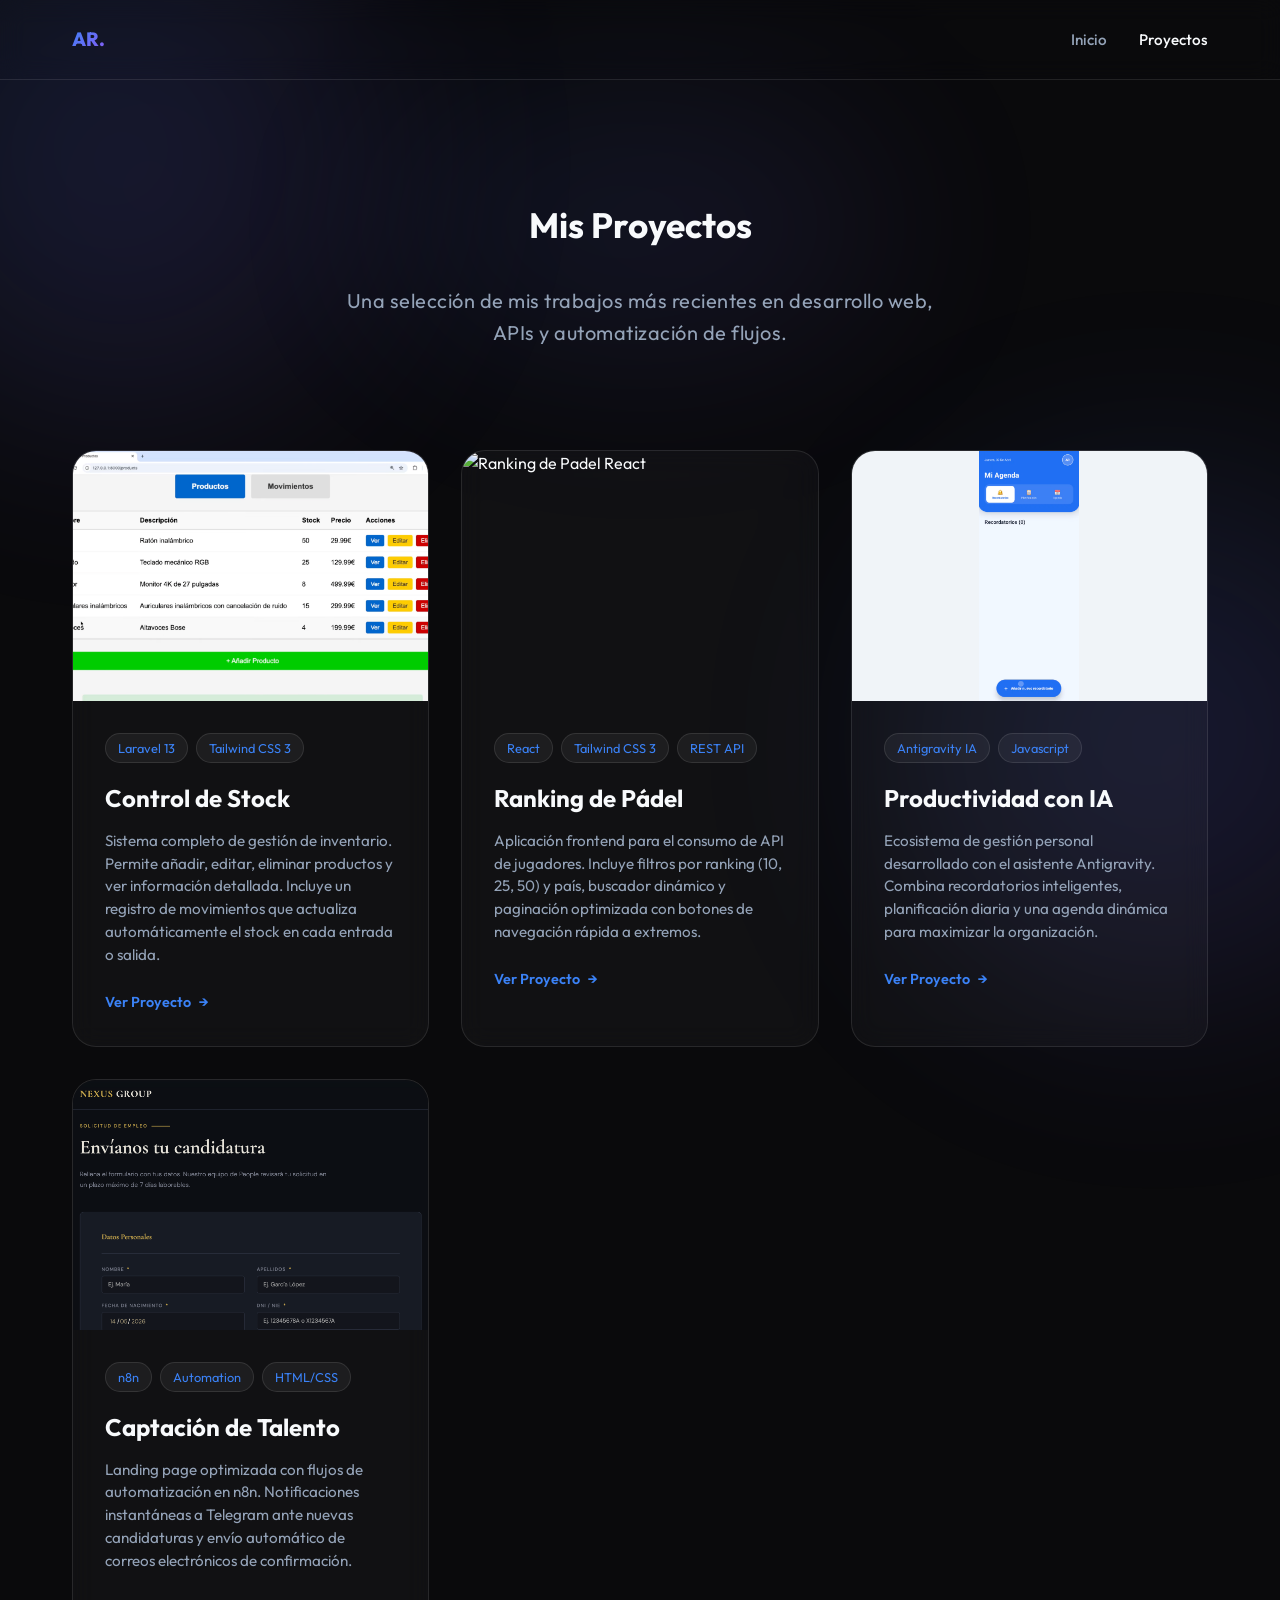
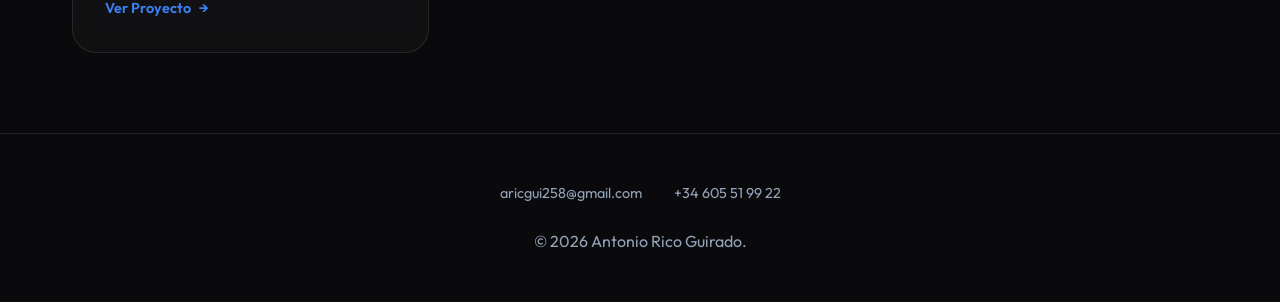
==== projects.html @ 109f6897 "Commit inicial" ====
<!DOCTYPE html>
<html lang="es">

<head>
    <meta charset="UTF-8">
    <meta name="viewport" content="width=device-width, initial-scale=1.0">
    <title>Proyectos | Antonio Rico Guirado</title>
    <meta name="description" content="Explora los proyectos de desarrollo Full Stack y automatización de Antonio Rico.">
    <link rel="stylesheet" href="index.css">
</head>

<body>
    <div class="bg-blob blob-1"></div>
    <div class="bg-blob blob-2"></div>
    <div class="bg-blob blob-3"></div>

    <nav class="nav">
        <div class="container">
            <a href="index.html" class="nav-logo">AR.</a>
            <ul class="nav-links">
                <li><a href="index.html">Inicio</a></li>
                <li><a href="projects.html" class="active">Proyectos</a></li>
            </ul>
        </div>
    </nav>

    <header class="container" style="height: auto; padding-top: 10rem; padding-bottom: 4rem;">
        <h1 class="section-title reveal active">Mis Proyectos</h1>
        <p class="hero-subtitle reveal active" style="margin: 0 auto; opacity: 1; transform: translateY(0);">
            Una selección de mis trabajos más recientes en desarrollo web, APIs y automatización de flujos.
        </p>
    </header>

    <main class="container">
        <div class="projects-grid">
            <!-- CRUD DE STOCK -->
            <article class="project-card reveal">
                <div class="project-image-container">
                    <img src="CRUD de Stock.png" alt="CRUD de Stock Laravel" class="project-image">
                </div>
                <div class="project-content">
                    <div class="project-tech">
                        <div class="tech-badge">Laravel 13</div>
                        <div class="tech-badge">Tailwind CSS 3</div>
                    </div>
                    <h3 class="project-name">Control de Stock</h3>
                    <p class="project-desc">
                        Sistema completo de gestión de inventario. Permite añadir, editar, eliminar productos y ver
                        información detallada. Incluye un registro de movimientos que actualiza automáticamente el
                        stock en cada entrada o salida.
                    </p>
                    <a href="https://www.youtube.com/embed/Ww5mu6lgXPY" class="project-link video-trigger">Ver Proyecto
                        <span>&rarr;</span></a>
                </div>
            </article>

            <!-- RANKING PADEL -->
            <article class="project-card reveal">
                <div class="project-image-container">
                    <img src="Ranking de Pádel.png" alt="Ranking de Padel React" class="project-image">
                </div>
                <div class="project-content">
                    <div class="project-tech">
                        <div class="tech-badge">React</div>
                        <div class="tech-badge">Tailwind CSS 3</div>
                        <div class="tech-badge">REST API</div>
                    </div>
                    <h3 class="project-name">Ranking de Pádel</h3>
                    <p class="project-desc">
                        Aplicación frontend para el consumo de API de jugadores. Incluye filtros por ranking (10,
                        25, 50) y país, buscador dinámico y paginación optimizada con botones de navegación rápida a
                        extremos.
                    </p>
                    <a href="https://www.youtube.com/embed/QzJeZA24MMY" class="project-link video-trigger">Ver Proyecto
                        <span>&rarr;</span></a>
                </div>
            </article>

            <!-- APP IA -->
            <article class="project-card reveal">
                <div class="project-image-container">
                    <img src="App de recordatorios.png" alt="App Experimental IA" class="project-image">
                </div>
                <div class="project-content">
                    <div class="project-tech">
                        <div class="tech-badge">Antigravity IA</div>
                        <div class="tech-badge">Javascript</div>
                    </div>
                    <h3 class="project-name">Productividad con IA</h3>
                    <p class="project-desc">
                        Ecosistema de gestión personal desarrollado con el asistente Antigravity. Combina
                        recordatorios inteligentes, planificación diaria y una agenda dinámica para maximizar la
                        organización.
                    </p>
                    <a href="https://www.youtube.com/embed/nFrlrwi8FtA" class="project-link video-trigger">Ver Proyecto
                        <span>&rarr;</span></a>
                </div>
            </article>

            <!-- LANDING PAGE / n8n -->
            <article class="project-card reveal">
                <div class="project-image-container">
                    <img src="Formulario reclutador de talentos.png" alt="Landing Page Automatizada"
                        class="project-image">
                </div>
                <div class="project-content">
                    <div class="project-tech">
                        <div class="tech-badge">n8n</div>
                        <div class="tech-badge">Automation</div>
                        <div class="tech-badge">HTML/CSS</div>
                    </div>
                    <h3 class="project-name">Captación de Talento</h3>
                    <p class="project-desc">
                        Landing page optimizada con flujos de automatización en n8n. Notificaciones instantáneas a
                        Telegram ante nuevas candidaturas y envío automático de correos electrónicos de
                        confirmación.
                    </p>
                    <a href="https://www.youtube.com/embed/jshvZXDCFa8" class="project-link video-trigger">Ver Proyecto
                        <span>&rarr;</span></a>
                </div>
            </article>
        </div>
    </main>

    <footer>
        <div class="container">
            <div style="margin-bottom: 1.5rem; display: flex; justify-content: center; gap: 2rem; flex-wrap: wrap;">
                <a href="mailto:aricgui258@gmail.com"
                    style="color: var(--text-secondary); text-decoration: none; font-size: 0.9rem; display: flex; align-items: center; gap: 0.5rem;">
                    aricgui258@gmail.com
                </a>
                <a href="tel:+34605519922"
                    style="color: var(--text-secondary); text-decoration: none; font-size: 0.9rem; display: flex; align-items: center; gap: 0.5rem;">
                    +34 605 51 99 22
                </a>
            </div>
            <p class="footer-text">&copy; 2026 Antonio Rico Guirado.</p>
        </div>
    </footer>

    <!-- Video Modal -->
    <div id="videoModal" class="modal">
        <div class="modal-content">
            <span class="close-modal">&times;</span>
            <div class="video-container">
                <iframe id="videoPlayer" src="" frameborder="0"
                    allow="accelerometer; autoplay; clipboard-write; encrypted-media; gyroscope; picture-in-picture"
                    allowfullscreen></iframe>
            </div>
        </div>
    </div>

    <script src="index.js"></script>
</body>

</html>
---- index.css ----
@import url('https://fonts.googleapis.com/css2?family=Outfit:wght@300;400;600;800&display=swap');

:root {
    --bg-color: #0a0a0c;
    --card-bg: rgba(255, 255, 255, 0.03);
    --card-border: rgba(255, 255, 255, 0.1);
    --accent-color: #3b82f6;
    --accent-gradient: linear-gradient(135deg, #3b82f6 0%, #8b5cf6 100%);
    --text-primary: #f8fafc;
    --text-secondary: #94a3b8;
    --glass-blur: 12px;
}

* {
    margin: 0;
    padding: 0;
    box-sizing: border-box;
    font-family: 'Outfit', sans-serif;
}

body {
    background-color: var(--bg-color);
    color: var(--text-primary);
    overflow-x: hidden;
    line-height: 1.6;
}

body.no-scroll-page {
    height: 100vh;
    display: flex;
    flex-direction: column;
    justify-content: center;
    overflow: hidden;
}

/* Background elements */
.bg-blob {
    position: fixed;
    width: 500px;
    height: 500px;
    background: var(--accent-gradient);
    filter: blur(120px);
    opacity: 0.15;
    z-index: -1;
    border-radius: 50%;
}

.blob-1 { top: -10%; left: -10%; }
.blob-2 { bottom: -10%; right: -10%; animation: float 10s infinite alternate; }
.blob-3 { top: 10%; left: 30%; width: 40vw; height: 30vh; opacity: 0.1; filter: blur(100px); }

@keyframes float {
    from { transform: translate(0, 0); }
    to { transform: translate(-50px, 50px); }
}

/* Navigation */
.nav {
    position: fixed;
    top: 0;
    left: 0;
    width: 100%;
    z-index: 1000;
    backdrop-filter: blur(var(--glass-blur));
    border-bottom: 1px solid var(--card-border);
    padding: 1.5rem 0;
}

.nav .container {
    display: flex;
    justify-content: space-between;
    align-items: center;
}

.nav-logo {
    font-weight: 800;
    font-size: 1.2rem;
    text-decoration: none;
    color: var(--text-primary);
    background: var(--accent-gradient);
    -webkit-background-clip: text;
    -webkit-text-fill-color: transparent;
}

.nav-links {
    display: flex;
    gap: 2rem;
    list-style: none;
}

.nav-links a {
    text-decoration: none;
    color: var(--text-secondary);
    font-weight: 500;
    transition: color 0.3s ease;
    font-size: 0.95rem;
}

.nav-links a:hover, .nav-links a.active {
    color: var(--text-primary);
}

/* Layout */
.container {
    max-width: 1200px;
    margin: 0 auto;
    padding: 0 2rem;
}

header {
    height: auto;
    min-height: 50vh;
    display: flex;
    flex-direction: column;
    justify-content: center;
    align-items: center;
    text-align: center;
    position: relative;
    overflow: hidden;
}

.hero-title {
    font-size: 4.5rem;
    font-weight: 800;
    margin-bottom: 0.5rem;
    letter-spacing: -2px;
    background: var(--accent-gradient);
    -webkit-background-clip: text;
    -webkit-text-fill-color: transparent;
    opacity: 0;
    transform: translateY(20px);
}

.hero-subtitle {
    font-size: 1.25rem;
    color: var(--text-secondary);
    max-width: 600px;
    opacity: 0;
    transform: translateY(20px);
    letter-spacing: 0.5px;
}

/* Projects Grid */
.section-title {
    font-size: 2.2rem;
    margin-bottom: 2rem;
    text-align: center;
    font-weight: 700;
}

.projects-grid {
    display: grid;
    grid-template-columns: repeat(auto-fit, minmax(350px, 1fr));
    gap: 2rem;
    margin-bottom: 5rem;
}

.project-card {
    background: var(--card-bg);
    border: 1px solid var(--card-border);
    border-radius: 24px;
    overflow: hidden;
    backdrop-filter: blur(var(--glass-blur));
    transition: all 0.4s cubic-bezier(0.175, 0.885, 0.32, 1.275);
    position: relative;
    cursor: pointer;
}

.project-card:hover {
    transform: translateY(-10px) scale(1.02);
    border-color: var(--accent-color);
    box-shadow: 0 20px 40px rgba(0, 0, 0, 0.4), 0 0 20px rgba(59, 130, 246, 0.1);
}

.project-image-container {
    width: 100%;
    height: 250px;
    overflow: hidden;
    position: relative;
}

.project-image {
    width: 100%;
    height: 100%;
    object-fit: cover;
    object-position: top;
    transition: transform 0.5s ease;
}

.project-card:nth-child(3) .project-image {
    object-fit: contain;
    background: #f0f4f8;
}

.project-card:hover .project-image {
    transform: scale(1.1);
}

.project-content {
    padding: 2rem;
}

.project-tech {
    display: flex;
    gap: 0.5rem;
    flex-wrap: wrap;
    margin-bottom: 1rem;
}

.tech-badge {
    background: rgba(255, 255, 255, 0.05);
    padding: 4px 12px;
    border-radius: 100px;
    font-size: 0.8rem;
    border: 1px solid var(--card-border);
    color: var(--accent-color);
}

.project-name {
    font-size: 1.5rem;
    margin-bottom: 0.75rem;
}

.project-desc {
    color: var(--text-secondary);
    font-size: 0.95rem;
    line-height: 1.5;
    margin-bottom: 1.5rem;
}

.project-link {
    display: inline-block;
    color: var(--accent-color);
    text-decoration: none;
    font-weight: 600;
    font-size: 0.9rem;
    transition: gap 0.3s ease;
    display: flex;
    align-items: center;
    gap: 0.5rem;
}

.project-link:hover {
    gap: 0.8rem;
}

/* Scroll Animation classes */
.reveal {
    opacity: 0;
    transform: translateY(50px);
    transition: all 0.8s ease-out;
}

.reveal.active {
    opacity: 1;
    transform: translateY(0);
}

/* Footer */
footer {
    padding: 3rem 0;
    text-align: center;
    border-top: 1px solid var(--card-border);
    margin-top: 2rem;
}

.footer-text {
    color: var(--text-secondary);
}

/* Contact Form */
.contact-container {
    max-width: 900px;
    margin: 4rem auto 10rem;
}

.contact-form {
    background: var(--card-bg);
    border: 1px solid var(--card-border);
    padding: 2.5rem;
    border-radius: 24px;
    backdrop-filter: blur(var(--glass-blur));
}

.form-group {
    margin-bottom: 1.5rem;
}

.form-group label {
    display: block;
    margin-bottom: 0.5rem;
    color: var(--text-secondary);
    font-size: 0.9rem;
}

.form-control {
    width: 100%;
    padding: 1rem;
    background: rgba(255, 255, 255, 0.05);
    border: 1px solid var(--card-border);
    border-radius: 12px;
    color: var(--text-primary);
    font-size: 1rem;
    transition: all 0.3s ease;
}

.form-control:focus {
    outline: none;
    border-color: var(--accent-color);
    background: rgba(255, 255, 255, 0.08);
}

.btn-submit {
    width: 100%;
    padding: 1rem;
    background: var(--accent-gradient);
    border: none;
    border-radius: 12px;
    color: white;
    font-weight: 600;
    font-size: 1rem;
    cursor: pointer;
    transition: transform 0.3s ease, box-shadow 0.3s ease;
    margin-top: 1rem;
}

.btn-submit:hover {
    transform: translateY(-2px);
    box-shadow: 0 10px 20px rgba(59, 130, 246, 0.3);
}

.btn-outline {
    background: transparent;
    border: 1px solid var(--accent-color);
    color: var(--accent-color);
    border-radius: 12px;
    font-weight: 600;
    font-size: 1rem;
    cursor: pointer;
    transition: all 0.3s ease;
    text-decoration: none;
    display: inline-block;
}

.btn-outline:hover {
    background: var(--accent-color);
    color: white;
    transform: translateY(-2px);
    box-shadow: 0 10px 20px rgba(59, 130, 246, 0.2);
}

/* Video Modal */
.modal {
    display: none;
    position: fixed;
    z-index: 2000;
    left: 0;
    top: 0;
    width: 100%;
    height: 100%;
    background-color: rgba(10, 11, 14, 0.9);
    backdrop-filter: blur(10px);
    opacity: 0;
    transition: opacity 0.3s ease;
}

.modal.active {
    display: flex;
    justify-content: center;
    align-items: center;
    opacity: 1;
}

.modal-content {
    position: relative;
    width: 90%;
    max-width: 1000px;
    background: var(--card-bg);
    border: 1px solid var(--card-border);
    border-radius: 20px;
    overflow: hidden;
    transform: scale(0.9);
    transition: transform 0.3s ease;
}

.modal.active .modal-content {
    transform: scale(1);
}

.close-modal {
    position: absolute;
    top: 15px;
    right: 20px;
    color: white;
    font-size: 35px;
    font-weight: bold;
    cursor: pointer;
    z-index: 2100;
    transition: color 0.3s ease;
}

.close-modal:hover {
    color: var(--accent-color);
}

.video-container {
    position: relative;
    padding-bottom: 56.25%; /* 16:9 ratio */
    height: 0;
}

.video-container iframe {
    position: absolute;
    top: 0;
    left: 0;
    width: 100%;
    height: 100%;
}

@media (max-width: 768px) {
    .nav-links { display: none; }
    .hero-title { font-size: 3rem; }
    .hero-subtitle { font-size: 1.2rem; }
    .projects-grid { grid-template-columns: 1fr; }
}
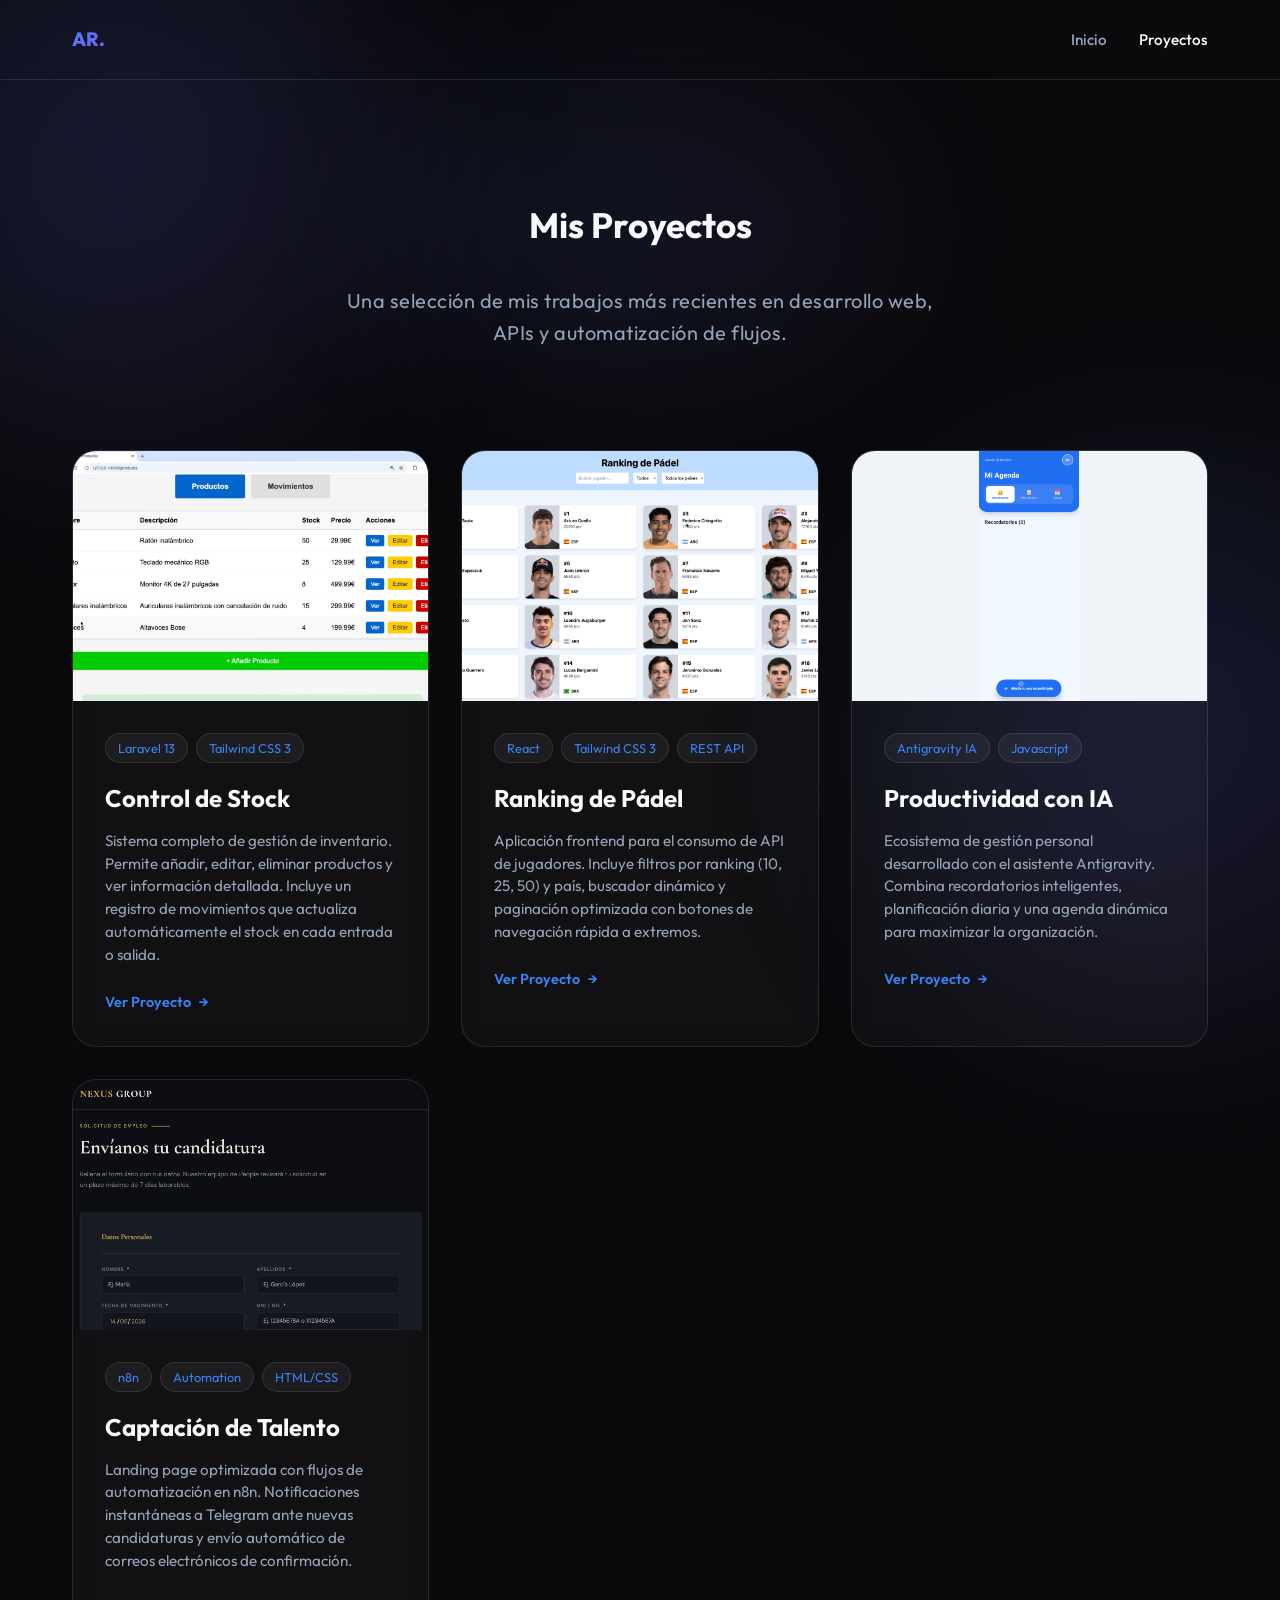
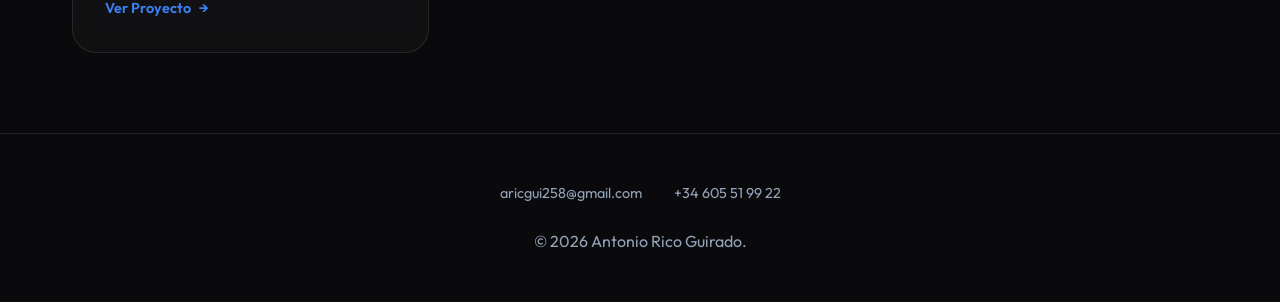
==== commit 5d723b13: "Cambio de nombre a las imágenes" ====
--- a/projects.html
+++ b/projects.html
@@ -36,7 +36,7 @@
             <!-- CRUD DE STOCK -->
             <article class="project-card reveal">
                 <div class="project-image-container">
-                    <img src="CRUD de Stock.png" alt="CRUD de Stock Laravel" class="project-image">
+                    <img src="crud_stock.png" alt="CRUD de Stock Laravel" class="project-image">
                 </div>
                 <div class="project-content">
                     <div class="project-tech">
@@ -57,7 +57,7 @@
             <!-- RANKING PADEL -->
             <article class="project-card reveal">
                 <div class="project-image-container">
-                    <img src="Ranking de Pádel.png" alt="Ranking de Padel React" class="project-image">
+                    <img src="ranking_padel.png" alt="Ranking de Padel React" class="project-image">
                 </div>
                 <div class="project-content">
                     <div class="project-tech">
@@ -79,7 +79,7 @@
             <!-- APP IA -->
             <article class="project-card reveal">
                 <div class="project-image-container">
-                    <img src="App de recordatorios.png" alt="App Experimental IA" class="project-image">
+                    <img src="app_recordatorios.png" alt="App Experimental IA" class="project-image">
                 </div>
                 <div class="project-content">
                     <div class="project-tech">
@@ -100,7 +100,7 @@
             <!-- LANDING PAGE / n8n -->
             <article class="project-card reveal">
                 <div class="project-image-container">
-                    <img src="Formulario reclutador de talentos.png" alt="Landing Page Automatizada"
+                    <img src="reclutador_talentos.png" alt="Landing Page Automatizada"
                         class="project-image">
                 </div>
                 <div class="project-content">
